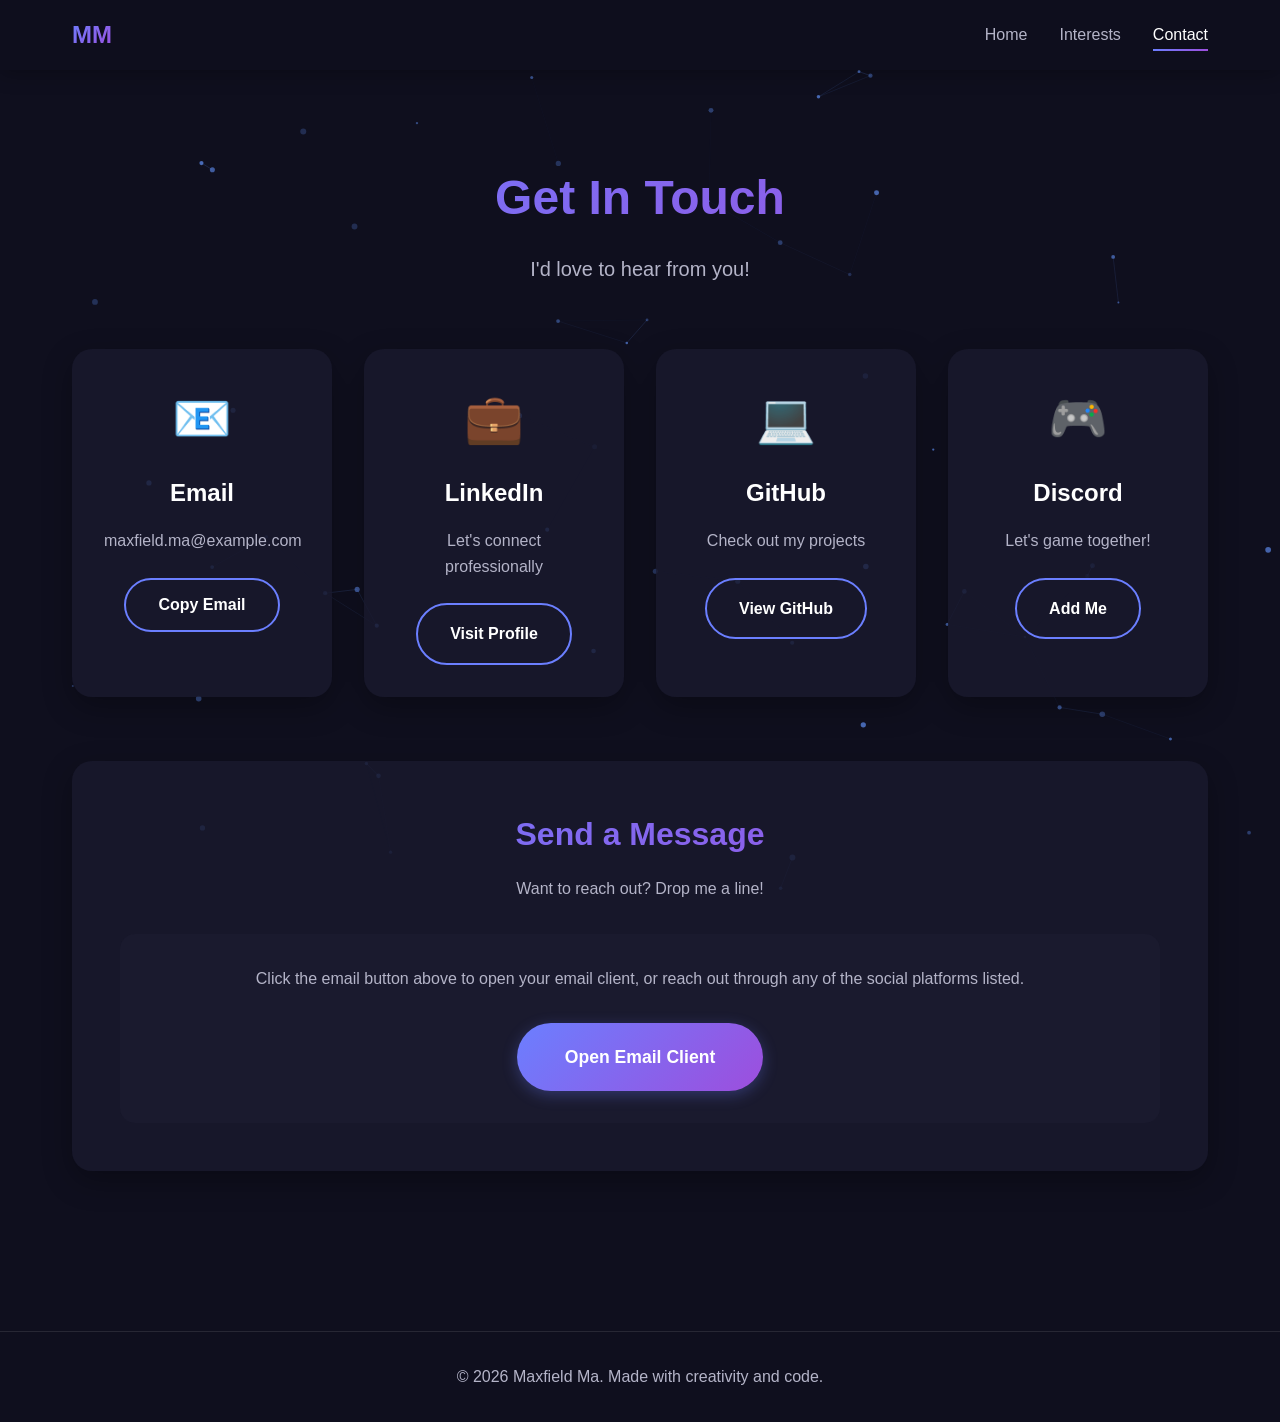
==== contact.html @ e4d49036 "ai slop" ====
<!DOCTYPE html>
<html lang="en">
<head>
    <meta charset="UTF-8">
    <meta name="viewport" content="width=device-width, initial-scale=1.0">
    <title>Maxfield Ma - Contact</title>
    <link rel="stylesheet" href="styles.css">
</head>
<body>
    <canvas id="particles"></canvas>

    <nav class="navbar">
        <div class="nav-container">
            <div class="nav-logo">MM</div>
            <div class="hamburger">
                <span></span>
                <span></span>
                <span></span>
            </div>
            <ul class="nav-menu">
                <li><a href="index.html" class="nav-link">Home</a></li>
                <li><a href="interests.html" class="nav-link">Interests</a></li>
                <li><a href="contact.html" class="nav-link active">Contact</a></li>
            </ul>
        </div>
    </nav>

    <main class="container">
        <section class="page-header fade-in">
            <h1>Get In Touch</h1>
            <p>I'd love to hear from you!</p>
        </section>

        <section class="contact-content fade-in-up">
            <div class="contact-grid">
                <div class="contact-card">
                    <div class="contact-icon">📧</div>
                    <h3>Email</h3>
                    <p class="contact-detail" id="email">maxfield.ma@example.com</p>
                    <button class="btn btn-secondary copy-btn" data-copy="maxfield.ma@example.com">
                        Copy Email
                    </button>
                    <span class="copy-feedback">Copied!</span>
                </div>

                <div class="contact-card">
                    <div class="contact-icon">💼</div>
                    <h3>LinkedIn</h3>
                    <p class="contact-detail">Let's connect professionally</p>
                    <a href="https://linkedin.com/in/maxfieldma" target="_blank" class="btn btn-secondary">
                        Visit Profile
                    </a>
                </div>

                <div class="contact-card">
                    <div class="contact-icon">💻</div>
                    <h3>GitHub</h3>
                    <p class="contact-detail">Check out my projects</p>
                    <a href="https://github.com/maxfieldma" target="_blank" class="btn btn-secondary">
                        View GitHub
                    </a>
                </div>

                <div class="contact-card">
                    <div class="contact-icon">🎮</div>
                    <h3>Discord</h3>
                    <p class="contact-detail">Let's game together!</p>
                    <a href="#" target="_blank" class="btn btn-secondary">
                        Add Me
                    </a>
                </div>
            </div>
        </section>

        <section class="message-section fade-in-up">
            <div class="message-content">
                <h2>Send a Message</h2>
                <p>Want to reach out? Drop me a line!</p>
                <div class="message-box">
                    <p class="message-note">
                        Click the email button above to open your email client, or reach out through any of the social platforms listed.
                    </p>
                    <a href="mailto:maxfield.ma@example.com" class="btn btn-primary btn-large">
                        Open Email Client
                    </a>
                </div>
            </div>
        </section>
    </main>

    <footer class="footer">
        <p>&copy; 2026 Maxfield Ma. Made with creativity and code.</p>
    </footer>

    <script src="particles.js"></script>
    <script src="script.js"></script>
</body>
</html>
---- styles.css ----
/* ================================
   Reset & Base Styles
   ================================ */
* {
    margin: 0;
    padding: 0;
    box-sizing: border-box;
}

:root {
    --primary-color: #6B7FFF;
    --secondary-color: #9D4EDD;
    --accent-gradient: linear-gradient(135deg, #6B7FFF 0%, #9D4EDD 100%);
    --bg-color: #0F0F1E;
    --bg-secondary: #1A1A2E;
    --text-primary: #FFFFFF;
    --text-secondary: #B4B4C8;
    --card-bg: rgba(26, 26, 46, 0.8);
    --shadow: 0 10px 30px rgba(0, 0, 0, 0.3);
    --shadow-hover: 0 15px 40px rgba(107, 127, 255, 0.2);
}

body {
    font-family: 'Inter', -apple-system, BlinkMacSystemFont, 'Segoe UI', Roboto, Oxygen, Ubuntu, Cantarell, sans-serif;
    background: var(--bg-color);
    color: var(--text-primary);
    line-height: 1.6;
    overflow-x: hidden;
}

/* ================================
   Particle Background
   ================================ */
#particles {
    position: fixed;
    top: 0;
    left: 0;
    width: 100%;
    height: 100%;
    z-index: -1;
    pointer-events: none;
}

/* ================================
   Navigation
   ================================ */
.navbar {
    position: fixed;
    top: 0;
    width: 100%;
    background: rgba(15, 15, 30, 0.95);
    backdrop-filter: blur(10px);
    z-index: 1000;
    padding: 1rem 0;
    box-shadow: 0 2px 20px rgba(0, 0, 0, 0.3);
    animation: slideDown 0.5s ease-out;
}

@keyframes slideDown {
    from {
        transform: translateY(-100%);
        opacity: 0;
    }
    to {
        transform: translateY(0);
        opacity: 1;
    }
}

.nav-container {
    max-width: 1200px;
    margin: 0 auto;
    padding: 0 2rem;
    display: flex;
    justify-content: space-between;
    align-items: center;
}

.nav-logo {
    font-size: 1.5rem;
    font-weight: 700;
    background: var(--accent-gradient);
    -webkit-background-clip: text;
    -webkit-text-fill-color: transparent;
    background-clip: text;
}

.nav-menu {
    display: flex;
    list-style: none;
    gap: 2rem;
}

.nav-link {
    color: var(--text-secondary);
    text-decoration: none;
    font-weight: 500;
    position: relative;
    padding: 0.5rem 0;
    transition: color 0.3s ease;
}

.nav-link::after {
    content: '';
    position: absolute;
    bottom: 0;
    left: 0;
    width: 0;
    height: 2px;
    background: var(--accent-gradient);
    transition: width 0.3s ease;
}

.nav-link:hover,
.nav-link.active {
    color: var(--text-primary);
}

.nav-link:hover::after,
.nav-link.active::after {
    width: 100%;
}

.hamburger {
    display: none;
    flex-direction: column;
    gap: 4px;
    cursor: pointer;
}

.hamburger span {
    width: 25px;
    height: 3px;
    background: var(--text-primary);
    transition: all 0.3s ease;
    border-radius: 2px;
}

/* ================================
   Container & Layout
   ================================ */
.container {
    max-width: 1200px;
    margin: 0 auto;
    padding: 6rem 2rem 2rem;
    min-height: 100vh;
}

/* ================================
   Animations
   ================================ */
@keyframes fadeIn {
    from {
        opacity: 0;
    }
    to {
        opacity: 1;
    }
}

@keyframes fadeInUp {
    from {
        opacity: 0;
        transform: translateY(30px);
    }
    to {
        opacity: 1;
        transform: translateY(0);
    }
}

.fade-in {
    animation: fadeIn 1s ease-out;
}

.fade-in-up {
    animation: fadeInUp 1s ease-out;
    animation-fill-mode: both;
}

.fade-in-up:nth-child(2) {
    animation-delay: 0.2s;
}

.fade-in-up:nth-child(3) {
    animation-delay: 0.4s;
}

/* ================================
   Hero Section
   ================================ */
.hero {
    min-height: 80vh;
    display: flex;
    align-items: center;
    justify-content: center;
    text-align: center;
}

.hero-content {
    max-width: 800px;
}

.greeting {
    font-size: 1.5rem;
    color: var(--text-secondary);
    margin-bottom: 1rem;
    font-weight: 400;
}

.hero-title {
    font-size: 3.5rem;
    font-weight: 700;
    margin-bottom: 1rem;
    background: var(--accent-gradient);
    -webkit-background-clip: text;
    -webkit-text-fill-color: transparent;
    background-clip: text;
    min-height: 5rem;
}

.cursor {
    animation: blink 1s infinite;
}

@keyframes blink {
    0%, 50% {
        opacity: 1;
    }
    51%, 100% {
        opacity: 0;
    }
}

.hero-subtitle {
    font-size: 1.25rem;
    color: var(--text-secondary);
    margin-bottom: 2rem;
}

/* ================================
   Section Styles
   ================================ */
.section-content {
    margin: 4rem 0;
}

.section-title {
    font-size: 2.5rem;
    margin-bottom: 2rem;
    background: var(--accent-gradient);
    -webkit-background-clip: text;
    -webkit-text-fill-color: transparent;
    background-clip: text;
}

.page-header {
    text-align: center;
    margin: 4rem 0;
}

.page-header h1 {
    font-size: 3rem;
    margin-bottom: 1rem;
    background: var(--accent-gradient);
    -webkit-background-clip: text;
    -webkit-text-fill-color: transparent;
    background-clip: text;
}

.page-header p {
    font-size: 1.25rem;
    color: var(--text-secondary);
}

/* ================================
   About Section
   ================================ */
.about-content {
    display: grid;
    grid-template-columns: 200px 1fr;
    gap: 3rem;
    align-items: center;
    background: var(--card-bg);
    padding: 3rem;
    border-radius: 20px;
    backdrop-filter: blur(10px);
    box-shadow: var(--shadow);
}

.profile-image {
    display: flex;
    justify-content: center;
}

.image-placeholder {
    width: 150px;
    height: 150px;
    border-radius: 50%;
    background: var(--accent-gradient);
    display: flex;
    align-items: center;
    justify-content: center;
    box-shadow: 0 0 30px rgba(107, 127, 255, 0.3);
    transition: transform 0.3s ease, box-shadow 0.3s ease;
}

.image-placeholder:hover {
    transform: scale(1.05);
    box-shadow: 0 0 40px rgba(107, 127, 255, 0.5);
}

.about-text p {
    margin-bottom: 1rem;
    color: var(--text-secondary);
    line-height: 1.8;
}

.about-text strong {
    color: var(--text-primary);
}

/* ================================
   CTA Section
   ================================ */
.cta {
    text-align: center;
    margin: 4rem 0;
}

.cta-content {
    background: var(--card-bg);
    padding: 3rem;
    border-radius: 20px;
    backdrop-filter: blur(10px);
    box-shadow: var(--shadow);
}

.cta-content h3 {
    font-size: 2rem;
    margin-bottom: 1rem;
}

.cta-content p {
    color: var(--text-secondary);
    margin-bottom: 2rem;
}

.cta-buttons {
    display: flex;
    gap: 1rem;
    justify-content: center;
    flex-wrap: wrap;
}

/* ================================
   Buttons
   ================================ */
.btn {
    display: inline-block;
    padding: 1rem 2rem;
    border-radius: 50px;
    text-decoration: none;
    font-weight: 600;
    transition: all 0.3s ease;
    border: none;
    cursor: pointer;
    font-size: 1rem;
}

.btn-primary {
    background: var(--accent-gradient);
    color: white;
    box-shadow: 0 4px 15px rgba(107, 127, 255, 0.3);
}

.btn-primary:hover {
    transform: translateY(-2px);
    box-shadow: 0 6px 20px rgba(107, 127, 255, 0.5);
}

.btn-secondary {
    background: transparent;
    color: var(--text-primary);
    border: 2px solid var(--primary-color);
}

.btn-secondary:hover {
    background: var(--primary-color);
    transform: translateY(-2px);
}

.btn-large {
    padding: 1.25rem 3rem;
    font-size: 1.1rem;
}

/* ================================
   Interest Cards
   ================================ */
.interests-grid {
    display: grid;
    grid-template-columns: repeat(auto-fit, minmax(250px, 1fr));
    gap: 2rem;
    margin: 3rem 0;
}

.interest-card {
    height: 300px;
    perspective: 1000px;
    cursor: pointer;
}

.card-inner {
    position: relative;
    width: 100%;
    height: 100%;
    transition: transform 0.6s;
    transform-style: preserve-3d;
}

.interest-card.flipped .card-inner {
    transform: rotateY(180deg);
}

.card-front,
.card-back {
    position: absolute;
    width: 100%;
    height: 100%;
    backface-visibility: hidden;
    border-radius: 20px;
    padding: 2rem;
    display: flex;
    flex-direction: column;
    align-items: center;
    justify-content: center;
    text-align: center;
    background: var(--card-bg);
    backdrop-filter: blur(10px);
    box-shadow: var(--shadow);
    transition: box-shadow 0.3s ease;
}

.card-front:hover,
.card-back:hover {
    box-shadow: var(--shadow-hover);
}

.card-back {
    transform: rotateY(180deg);
    background: var(--accent-gradient);
}

.card-icon {
    font-size: 3rem;
    margin-bottom: 1rem;
}

.card-front h3,
.card-back h3 {
    font-size: 1.5rem;
    margin-bottom: 1rem;
}

.card-front p {
    color: var(--text-secondary);
}

.card-back p {
    color: rgba(255, 255, 255, 0.9);
    line-height: 1.6;
}

/* ================================
   Fun Facts Section
   ================================ */
.fun-facts {
    margin: 4rem 0;
}

.fun-facts-content {
    background: var(--card-bg);
    padding: 3rem;
    border-radius: 20px;
    backdrop-filter: blur(10px);
    box-shadow: var(--shadow);
    text-align: center;
}

.fun-facts-content h2 {
    font-size: 2rem;
    margin-bottom: 2rem;
    background: var(--accent-gradient);
    -webkit-background-clip: text;
    -webkit-text-fill-color: transparent;
    background-clip: text;
}

.fact-display {
    background: var(--bg-secondary);
    padding: 2rem;
    border-radius: 15px;
    margin-bottom: 2rem;
    min-height: 100px;
    display: flex;
    align-items: center;
    justify-content: center;
    font-size: 1.1rem;
    color: var(--text-secondary);
    border: 2px solid transparent;
    transition: all 0.3s ease;
}

.fact-display.active {
    border-color: var(--primary-color);
    color: var(--text-primary);
}

/* ================================
   Quiz Section
   ================================ */
.quiz {
    margin: 4rem 0;
}

.quiz-content {
    background: var(--card-bg);
    padding: 3rem;
    border-radius: 20px;
    backdrop-filter: blur(10px);
    box-shadow: var(--shadow);
}

.quiz-content h2 {
    font-size: 2rem;
    margin-bottom: 2rem;
    text-align: center;
    background: var(--accent-gradient);
    -webkit-background-clip: text;
    -webkit-text-fill-color: transparent;
    background-clip: text;
}

.quiz-question {
    font-size: 1.25rem;
    margin-bottom: 2rem;
    text-align: center;
    color: var(--text-primary);
}

.quiz-options {
    display: grid;
    grid-template-columns: repeat(auto-fit, minmax(200px, 1fr));
    gap: 1rem;
    margin-bottom: 2rem;
}

.quiz-option {
    padding: 1rem;
    background: var(--bg-secondary);
    border: 2px solid transparent;
    border-radius: 10px;
    color: var(--text-primary);
    cursor: pointer;
    transition: all 0.3s ease;
    font-size: 1rem;
}

.quiz-option:hover {
    border-color: var(--primary-color);
    transform: translateY(-2px);
}

.quiz-option.correct {
    background: rgba(76, 175, 80, 0.2);
    border-color: #4CAF50;
}

.quiz-option.wrong {
    background: rgba(244, 67, 54, 0.2);
    border-color: #F44336;
}

.quiz-option:disabled {
    cursor: not-allowed;
    opacity: 0.6;
}

.quiz-result {
    text-align: center;
    font-size: 1.25rem;
    font-weight: 600;
    padding: 1rem;
    border-radius: 10px;
    opacity: 0;
    transition: opacity 0.3s ease;
}

.quiz-result.show {
    opacity: 1;
}

.quiz-result.correct-answer {
    color: #4CAF50;
}

.quiz-result.wrong-answer {
    color: #F44336;
}

/* ================================
   Contact Section
   ================================ */
.contact-content {
    margin: 3rem 0;
}

.contact-grid {
    display: grid;
    grid-template-columns: repeat(auto-fit, minmax(250px, 1fr));
    gap: 2rem;
}

.contact-card {
    background: var(--card-bg);
    padding: 2rem;
    border-radius: 20px;
    backdrop-filter: blur(10px);
    box-shadow: var(--shadow);
    text-align: center;
    transition: all 0.3s ease;
    position: relative;
}

.contact-card:hover {
    transform: translateY(-5px);
    box-shadow: var(--shadow-hover);
}

.contact-icon {
    font-size: 3rem;
    margin-bottom: 1rem;
}

.contact-card h3 {
    font-size: 1.5rem;
    margin-bottom: 1rem;
}

.contact-detail {
    color: var(--text-secondary);
    margin-bottom: 1.5rem;
}

.copy-btn {
    position: relative;
}

.copy-feedback {
    position: absolute;
    top: -40px;
    left: 50%;
    transform: translateX(-50%);
    background: var(--primary-color);
    padding: 0.5rem 1rem;
    border-radius: 5px;
    font-size: 0.9rem;
    opacity: 0;
    pointer-events: none;
    transition: opacity 0.3s ease;
}

.copy-feedback.show {
    opacity: 1;
}

.message-section {
    margin: 4rem 0;
}

.message-content {
    background: var(--card-bg);
    padding: 3rem;
    border-radius: 20px;
    backdrop-filter: blur(10px);
    box-shadow: var(--shadow);
    text-align: center;
}

.message-content h2 {
    font-size: 2rem;
    margin-bottom: 1rem;
    background: var(--accent-gradient);
    -webkit-background-clip: text;
    -webkit-text-fill-color: transparent;
    background-clip: text;
}

.message-content p {
    color: var(--text-secondary);
    margin-bottom: 2rem;
}

.message-box {
    background: var(--bg-secondary);
    padding: 2rem;
    border-radius: 15px;
}

.message-note {
    color: var(--text-secondary);
    margin-bottom: 1.5rem;
}

/* ================================
   Footer
   ================================ */
.footer {
    text-align: center;
    padding: 2rem;
    margin-top: 4rem;
    color: var(--text-secondary);
    border-top: 1px solid rgba(255, 255, 255, 0.1);
}

/* ================================
   Responsive Design
   ================================ */
@media (max-width: 768px) {
    .hamburger {
        display: flex;
    }

    .nav-menu {
        position: fixed;
        left: -100%;
        top: 70px;
        flex-direction: column;
        background: rgba(15, 15, 30, 0.98);
        width: 100%;
        text-align: center;
        transition: left 0.3s ease;
        padding: 2rem 0;
        box-shadow: 0 10px 20px rgba(0, 0, 0, 0.3);
    }

    .nav-menu.active {
        left: 0;
    }

    .hero-title {
        font-size: 2.5rem;
    }

    .about-content {
        grid-template-columns: 1fr;
        text-align: center;
    }

    .interests-grid {
        grid-template-columns: 1fr;
    }

    .cta-buttons {
        flex-direction: column;
        align-items: center;
    }

    .btn {
        width: 100%;
        max-width: 300px;
    }

    .quiz-options {
        grid-template-columns: 1fr;
    }

    .contact-grid {
        grid-template-columns: 1fr;
    }

    .page-header h1 {
        font-size: 2rem;
    }
}

@media (max-width: 480px) {
    .container {
        padding: 5rem 1rem 1rem;
    }

    .hero-title {
        font-size: 2rem;
    }

    .section-title,
    .page-header h1 {
        font-size: 1.75rem;
    }
}
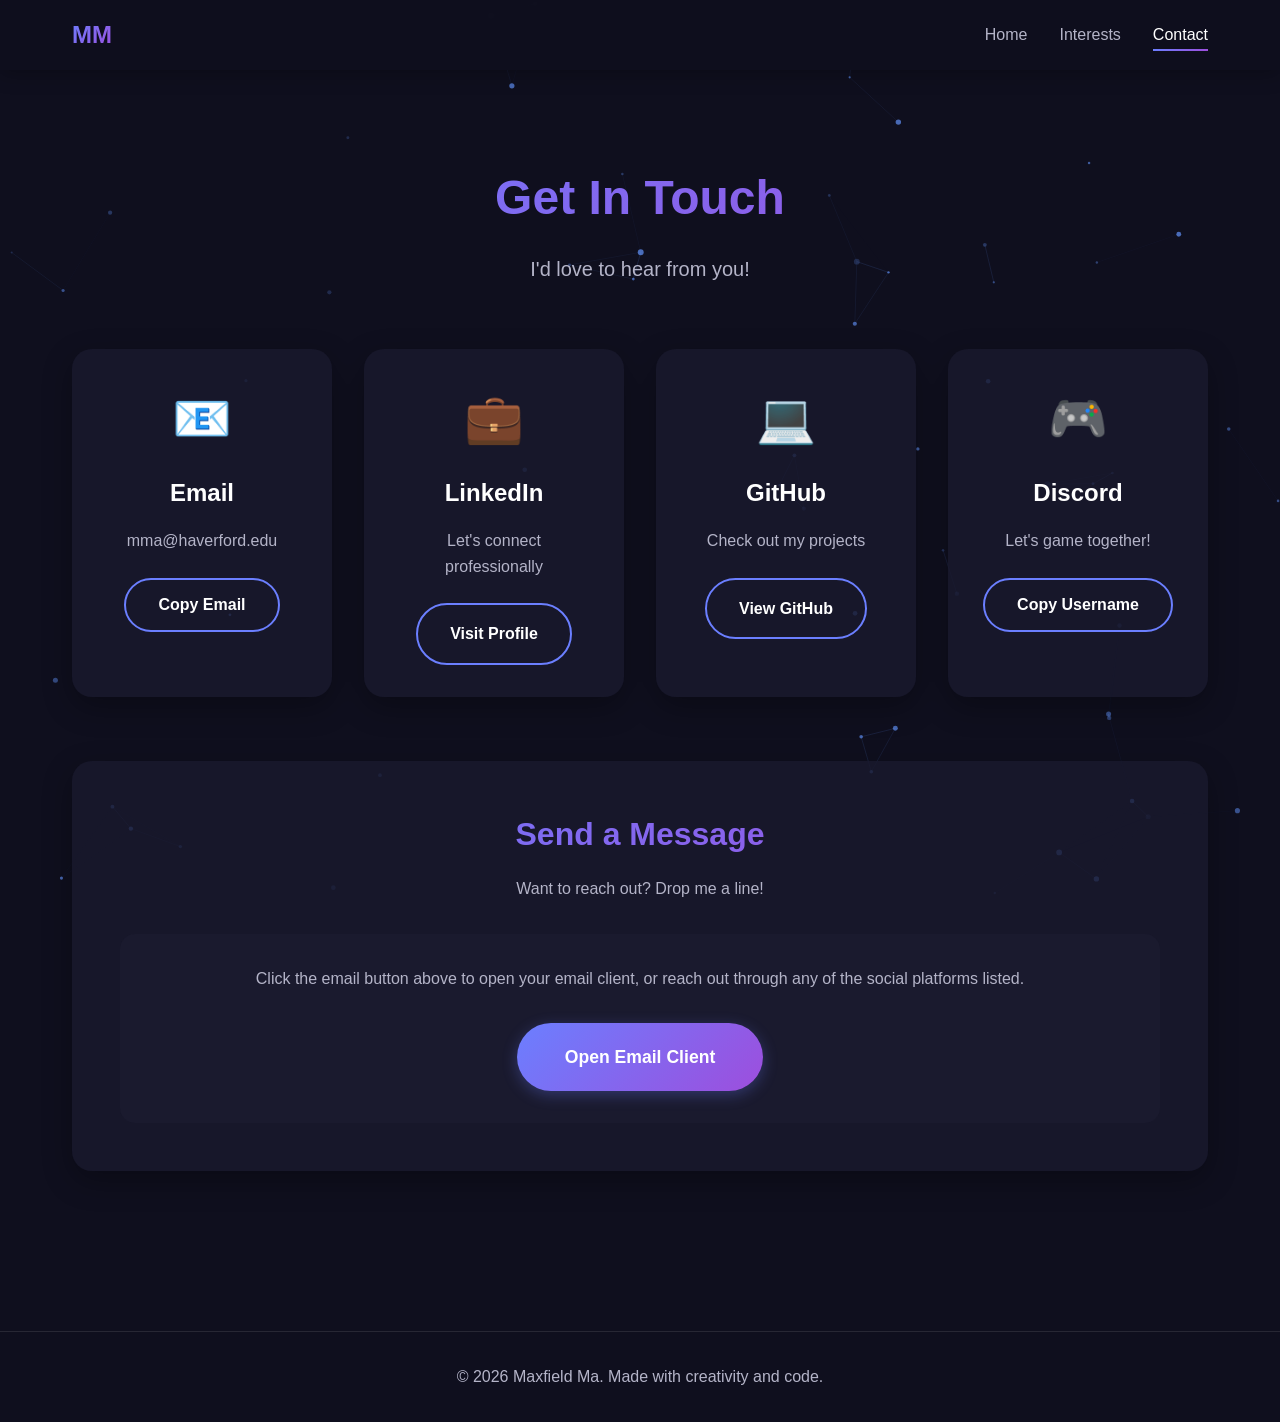
==== commit 577b47c8: "Lyles update" ====
--- a/contact.html
+++ b/contact.html
@@ -36,8 +36,8 @@
                 <div class="contact-card">
                     <div class="contact-icon">📧</div>
                     <h3>Email</h3>
-                    <p class="contact-detail" id="email">maxfield.ma@example.com</p>
-                    <button class="btn btn-secondary copy-btn" data-copy="maxfield.ma@example.com">
+                    <p class="contact-detail" id="email">mma@haverford.edu</p>
+                    <button class="btn btn-secondary copy-btn" data-copy="mma@haverford.edu">
                         Copy Email
                     </button>
                     <span class="copy-feedback">Copied!</span>
@@ -47,7 +47,7 @@
                     <div class="contact-icon">💼</div>
                     <h3>LinkedIn</h3>
                     <p class="contact-detail">Let's connect professionally</p>
-                    <a href="https://linkedin.com/in/maxfieldma" target="_blank" class="btn btn-secondary">
+                    <a href="https://www.linkedin.com/in/maxfield-ma-97a165310/" target="_blank" class="btn btn-secondary">
                         Visit Profile
                     </a>
                 </div>
@@ -56,7 +56,7 @@
                     <div class="contact-icon">💻</div>
                     <h3>GitHub</h3>
                     <p class="contact-detail">Check out my projects</p>
-                    <a href="https://github.com/maxfieldma" target="_blank" class="btn btn-secondary">
+                    <a href="https://github.com/mma2027/" target="_blank" class="btn btn-secondary">
                         View GitHub
                     </a>
                 </div>
@@ -65,9 +65,10 @@
                     <div class="contact-icon">🎮</div>
                     <h3>Discord</h3>
                     <p class="contact-detail">Let's game together!</p>
-                    <a href="#" target="_blank" class="btn btn-secondary">
-                        Add Me
-                    </a>
+                    <button class="btn btn-secondary copy-btn" data-copy="SqfeWalk">
+                        Copy Username
+                    </button>
+                    <span class="copy-feedback">Copied!</span>
                 </div>
             </div>
         </section>
@@ -80,7 +81,7 @@
                     <p class="message-note">
                         Click the email button above to open your email client, or reach out through any of the social platforms listed.
                     </p>
-                    <a href="mailto:maxfield.ma@example.com" class="btn btn-primary btn-large">
+                    <a href="mailto:mma@haverford.edu" class="btn btn-primary btn-large">
                         Open Email Client
                     </a>
                 </div>
--- a/styles.css
+++ b/styles.css
@@ -714,6 +714,171 @@
 }
 
 /* ================================
+   Project Upload Section
+   ================================ */
+.project-upload {
+    padding: 4rem 0;
+}
+
+.project-upload-content {
+    max-width: 1000px;
+    margin: 0 auto;
+    text-align: center;
+}
+
+.project-upload-content h2 {
+    font-size: 2.5rem;
+    margin-bottom: 1rem;
+    background: var(--accent-gradient);
+    -webkit-background-clip: text;
+    -webkit-text-fill-color: transparent;
+    background-clip: text;
+}
+
+.project-upload-content > p {
+    color: var(--text-secondary);
+    margin-bottom: 3rem;
+}
+
+.upload-section {
+    display: grid;
+    grid-template-columns: 1fr 1fr;
+    gap: 2rem;
+    margin-bottom: 3rem;
+}
+
+.upload-box {
+    background: var(--card-bg);
+    padding: 3rem 2rem;
+    border-radius: 15px;
+    border: 2px dashed #ddd;
+    text-align: center;
+    cursor: pointer;
+    transition: all 0.3s ease;
+}
+
+.upload-box:hover {
+    border-color: var(--primary-color);
+    box-shadow: var(--shadow-hover);
+    transform: translateY(-5px);
+}
+
+.upload-icon {
+    font-size: 4rem;
+    margin-bottom: 1rem;
+}
+
+.upload-box h3 {
+    margin-bottom: 0.5rem;
+}
+
+.upload-box p {
+    color: var(--text-secondary);
+    margin-bottom: 1.5rem;
+}
+
+.project-form {
+    background: var(--card-bg);
+    padding: 2rem;
+    border-radius: 15px;
+    text-align: left;
+}
+
+.project-form h3 {
+    margin-bottom: 1.5rem;
+}
+
+.form-input,
+.form-textarea {
+    width: 100%;
+    padding: 0.75rem;
+    margin-bottom: 1rem;
+    background: var(--bg-secondary);
+    border: 1px solid rgba(255, 255, 255, 0.1);
+    border-radius: 8px;
+    color: var(--text-primary);
+    font-family: inherit;
+    font-size: 1rem;
+}
+
+.form-input:focus,
+.form-textarea:focus {
+    outline: none;
+    border-color: var(--primary-color);
+}
+
+.form-textarea {
+    resize: vertical;
+    min-height: 100px;
+}
+
+.projects-display {
+    margin-top: 3rem;
+}
+
+.projects-display h3 {
+    margin-bottom: 2rem;
+    font-size: 1.8rem;
+}
+
+.projects-grid {
+    display: grid;
+    grid-template-columns: repeat(auto-fill, minmax(280px, 1fr));
+    gap: 1.5rem;
+}
+
+.project-item {
+    background: var(--card-bg);
+    padding: 2rem;
+    border-radius: 15px;
+    text-align: center;
+    transition: all 0.3s ease;
+    border: 1px solid rgba(255, 255, 255, 0.1);
+}
+
+.project-item:hover {
+    transform: translateY(-5px);
+    box-shadow: var(--shadow-hover);
+}
+
+.project-icon {
+    font-size: 3rem;
+    margin-bottom: 1rem;
+}
+
+.project-item h4 {
+    margin-bottom: 0.5rem;
+    color: var(--text-primary);
+}
+
+.project-item p {
+    color: var(--text-secondary);
+    margin-bottom: 1rem;
+}
+
+.project-tags {
+    display: flex;
+    flex-wrap: wrap;
+    gap: 0.5rem;
+    justify-content: center;
+}
+
+.tag {
+    background: var(--accent-gradient);
+    color: var(--text-primary);
+    padding: 0.25rem 0.75rem;
+    border-radius: 20px;
+    font-size: 0.85rem;
+    font-weight: 500;
+}
+
+.project-files {
+    margin-top: 1rem;
+    color: var(--text-secondary);
+    font-size: 0.9rem;
+}
+
+/* ================================
    Footer
    ================================ */
 .footer {
@@ -780,6 +945,14 @@
         grid-template-columns: 1fr;
     }
 
+    .upload-section {
+        grid-template-columns: 1fr;
+    }
+
+    .projects-grid {
+        grid-template-columns: 1fr;
+    }
+
     .page-header h1 {
         font-size: 2rem;
     }
